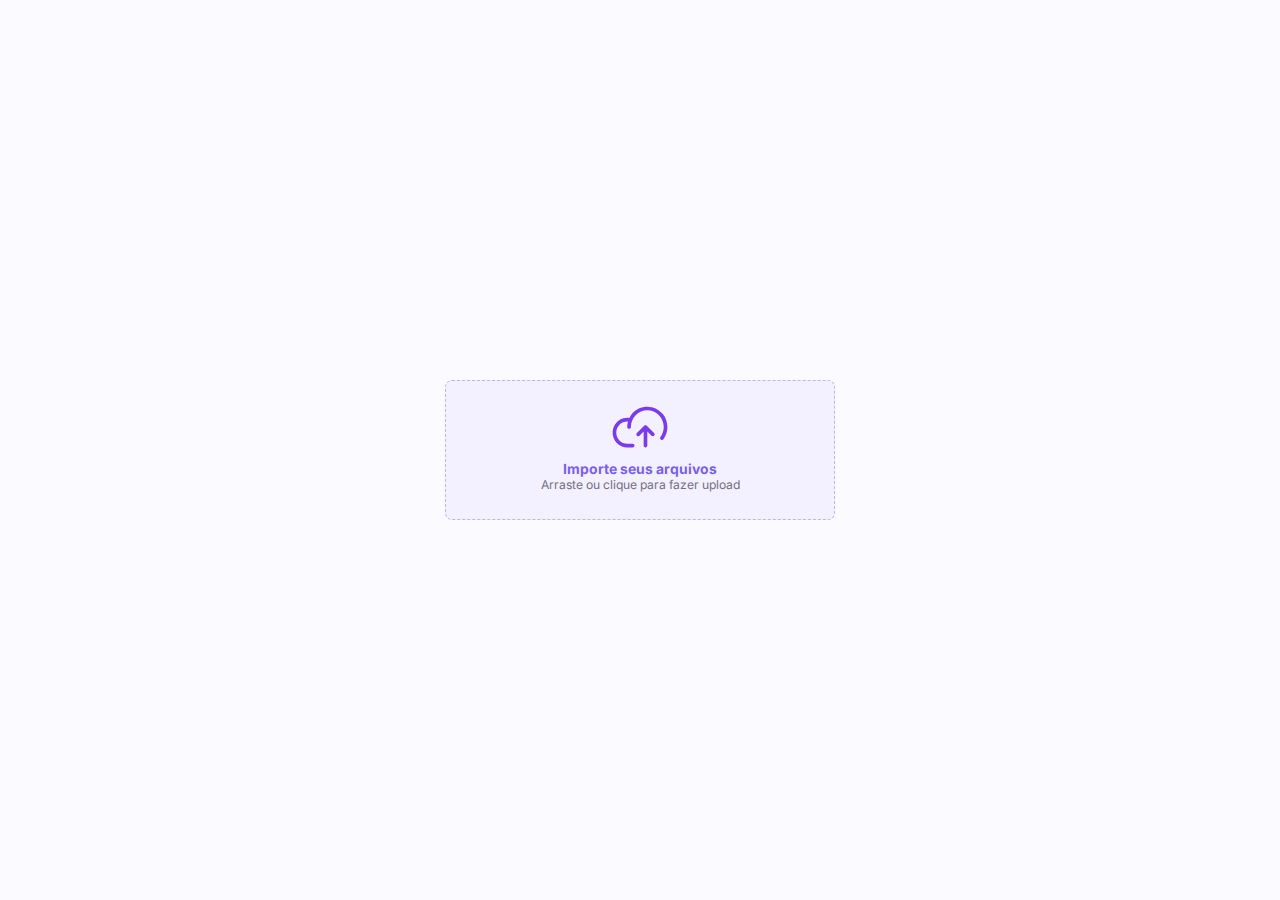
==== 14-upload-component/index.html @ 1be4bedb "Adicionando func de arrastar e soltar" ====
<!DOCTYPE html>
<html lang="pt-br">
  <head>
    <meta charset="UTF-8" />
    <meta http-equiv="X-UA-Compatible" content="IE=edge" />
    <meta name="viewport" content="width=device-width, initial-scale=1.0" />
    <link rel="preconnect" href="https://fonts.googleapis.com" />
    <link rel="preconnect" href="https://fonts.gstatic.com" crossorigin />
    <link
      href="https://fonts.googleapis.com/css2?family=Inter:wght@400;500;700&display=swap"
      rel="stylesheet"
    />
    <link rel="stylesheet" href="style.css" />
    <title>Componente de Upload</title>
  </head>
  <body>
    <div id="App" class="container">
      <div class="upload">
        <img src="Assets/upload.svg" style="height: 3rem" alt="Upload Icon" />
        <h3 class="title">Importe seus arquivos</h3>
        <p>Arraste ou clique para fazer upload</p>

        <input type="file">
      </div>
      <div class="files"></div>
    </div>

    <script src="myscript.js"></script>
  </body>
</html>
---- 14-upload-component/style.css ----
* {
  margin: 0;
  padding: 0;
  box-sizing: border-box;
}

html, body {
  background-color: #FBFAFF;
  font-family: 'Inter', sans-serif;
  font-size: 0.87rem;  /* 14px */
  line-height: 130%;
}

.container {
  display: flex;
  height: 100vh;
  justify-content: center;
  align-items: center;
}

.upload {
  text-align: center;

  height: 10rem;
  width: 28rem;
  padding: 1.75rem 0 2rem;
  position: relative;

  background-color: #F3F0FF;
  border: 1px dashed #C1B2FA;
  border-radius: 0.5rem;
}

.upload input {
  all: unset;
  opacity: 0;
  inset: 0;
  position: absolute;
}

.upload h3 {
  margin-top: 0.75rem;
  color: #7A5FEC;
  font-weight: 700;
  font-size: 1rem;
}

.upload p {
  color: #746E82;
}

.upload.upload-over {
  background: #EBE6FF;
}
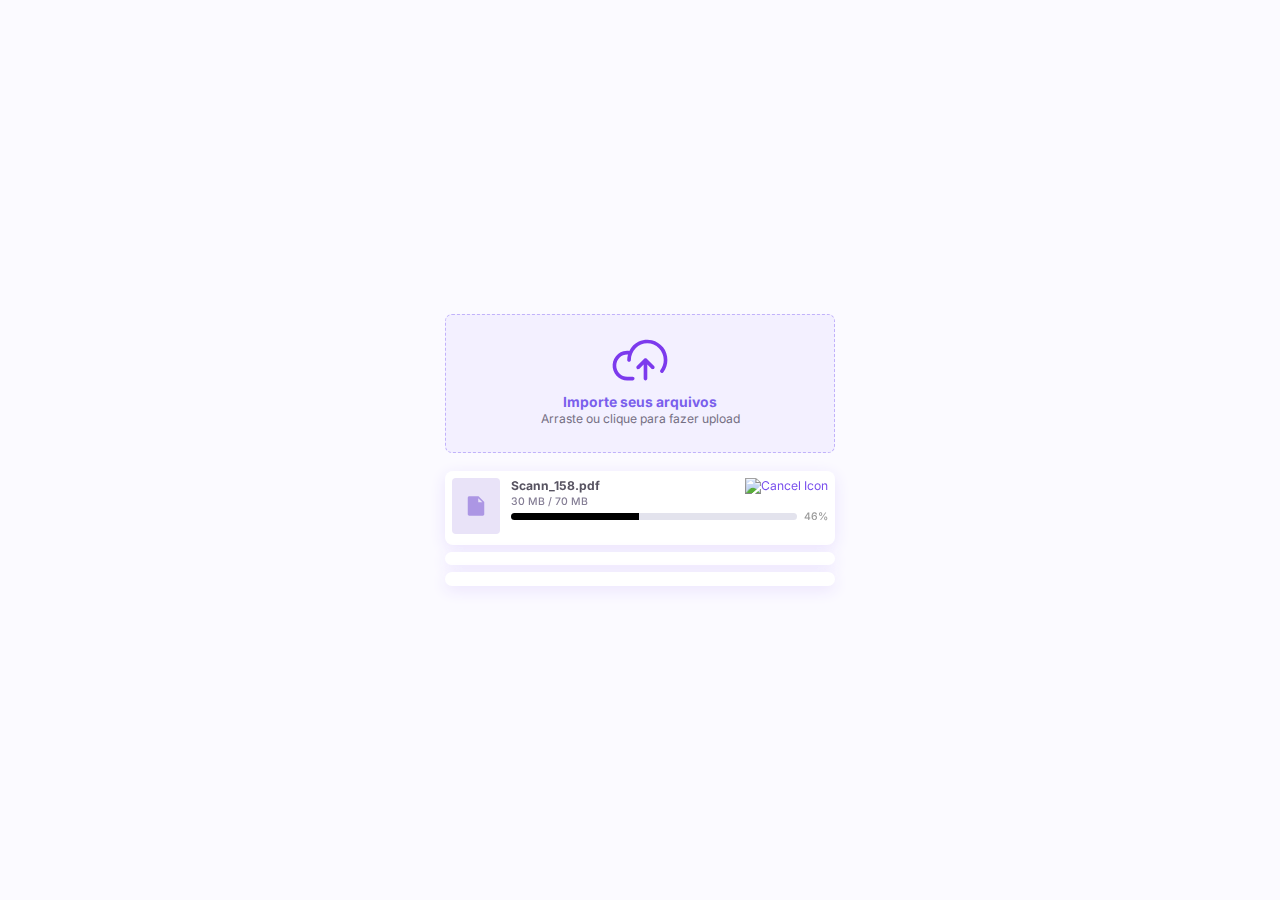
==== commit 3d7e8cbf: "Criado box de upload em progresso" ====
--- a/14-upload-component/index.html
+++ b/14-upload-component/index.html
@@ -15,14 +15,38 @@
   </head>
   <body>
     <div id="App" class="container">
-      <div class="upload">
+      <section class="upload">
         <img src="Assets/upload.svg" style="height: 3rem" alt="Upload Icon" />
         <h3 class="title">Importe seus arquivos</h3>
         <p>Arraste ou clique para fazer upload</p>
 
         <input type="file">
-      </div>
-      <div class="files"></div>
+      </section>
+
+      <section class="files">
+        <div class="box uploading">
+          <div class="icon">
+            <img src="Assets/file-uploading.svg" alt="File Icon">
+          </div>
+          <div class="info">
+            <div class="filename">Scann_158.pdf</div>
+            <div class="filesize">
+              <span>30 MB /</span>
+              <span>70 MB</span>
+            </div>
+            <div class="bar">
+              <progress value="45" max="100"></progress>
+              <span>46%</span>
+            </div>
+          </div>
+          <div class="action">
+            <img src="assets/Cancel.svg" alt="Cancel Icon">
+          </div>
+        </div>
+
+        <div class="box done"></div>
+        <div class="box error"></div>
+      </section>
     </div>
 
     <script src="myscript.js"></script>
--- a/14-upload-component/style.css
+++ b/14-upload-component/style.css
@@ -4,30 +4,34 @@
   box-sizing: border-box;
 }
 
-html, body {
-  background-color: #FBFAFF;
-  font-family: 'Inter', sans-serif;
-  font-size: 0.87rem;  /* 14px */
+html,
+body {
+  background-color: #fbfaff;
+  font-family: "Inter", sans-serif;
+  font-size: 0.87rem; /* 14px */
   line-height: 130%;
 }
 
 .container {
+  min-height: 100vh;
   display: flex;
-  height: 100vh;
+  flex-direction: column;
   justify-content: center;
-  align-items: center;
+
+  max-width: 28rem;
+  width: 90%;
+  margin: auto;
 }
 
 .upload {
   text-align: center;
 
   height: 10rem;
-  width: 28rem;
   padding: 1.75rem 0 2rem;
   position: relative;
 
-  background-color: #F3F0FF;
-  border: 1px dashed #C1B2FA;
+  background-color: #f3f0ff;
+  border: 1px dashed #c1b2fa;
   border-radius: 0.5rem;
 }
 
@@ -40,15 +44,99 @@
 
 .upload h3 {
   margin-top: 0.75rem;
-  color: #7A5FEC;
+  color: #7a5fec;
   font-weight: 700;
   font-size: 1rem;
 }
 
 .upload p {
-  color: #746E82;
+  color: #746e82;
 }
 
 .upload.upload-over {
-  background: #EBE6FF;
-}+  background: #ebe6ff;
+}
+
+.files {
+  display: grid;
+  gap: 0.5rem;
+
+  margin-top: 1.3rem;
+}
+
+/* Box */
+.box {
+  display: flex;
+
+  padding: 0.5rem;
+  background: #fff;
+  box-shadow: 0px 4px 16px #eae2fd;
+  border-radius: 8px;
+
+  gap: 0.75rem;
+
+  position: relative;
+
+  --progress-color: black;
+  --progress-text: #999;
+}
+
+/* Info */
+.box .info {
+  flex: 1;
+}
+
+.info .filename {
+  font-weight: 700;
+  color: #575361;
+}
+
+.info .filesize {
+  font-size: 0.75rem;
+  font-weight: 500;
+  color: #857e95;
+}
+
+/* bar progress */
+
+.bar {
+  display: flex;
+  align-items: center;
+  gap: 0.5rem;
+
+  line-height: 0;
+  margin-top: 4px;
+}
+
+progress {
+  flex: 1;
+  -webkit-appearance: none;
+  appearance: none;
+  height: 0.5rem;
+  border-radius: 999px;
+  overflow: hidden;
+}
+
+progress::-webkit-progress-bar {
+  background-color: #e3e3ed;
+}
+
+progress::-webkit-progress-value {
+  background: var(--progress-color);
+}
+
+.bar span {
+  font-size: 0.75rem;
+  font-weight: 500;
+  color: var(--progress-text);
+}
+
+/* Action */
+.action {
+  position: absolute;
+  top: 0.5rem;
+  right: 0.5rem;
+
+  color: #794fed;
+  cursor: pointer;
+}
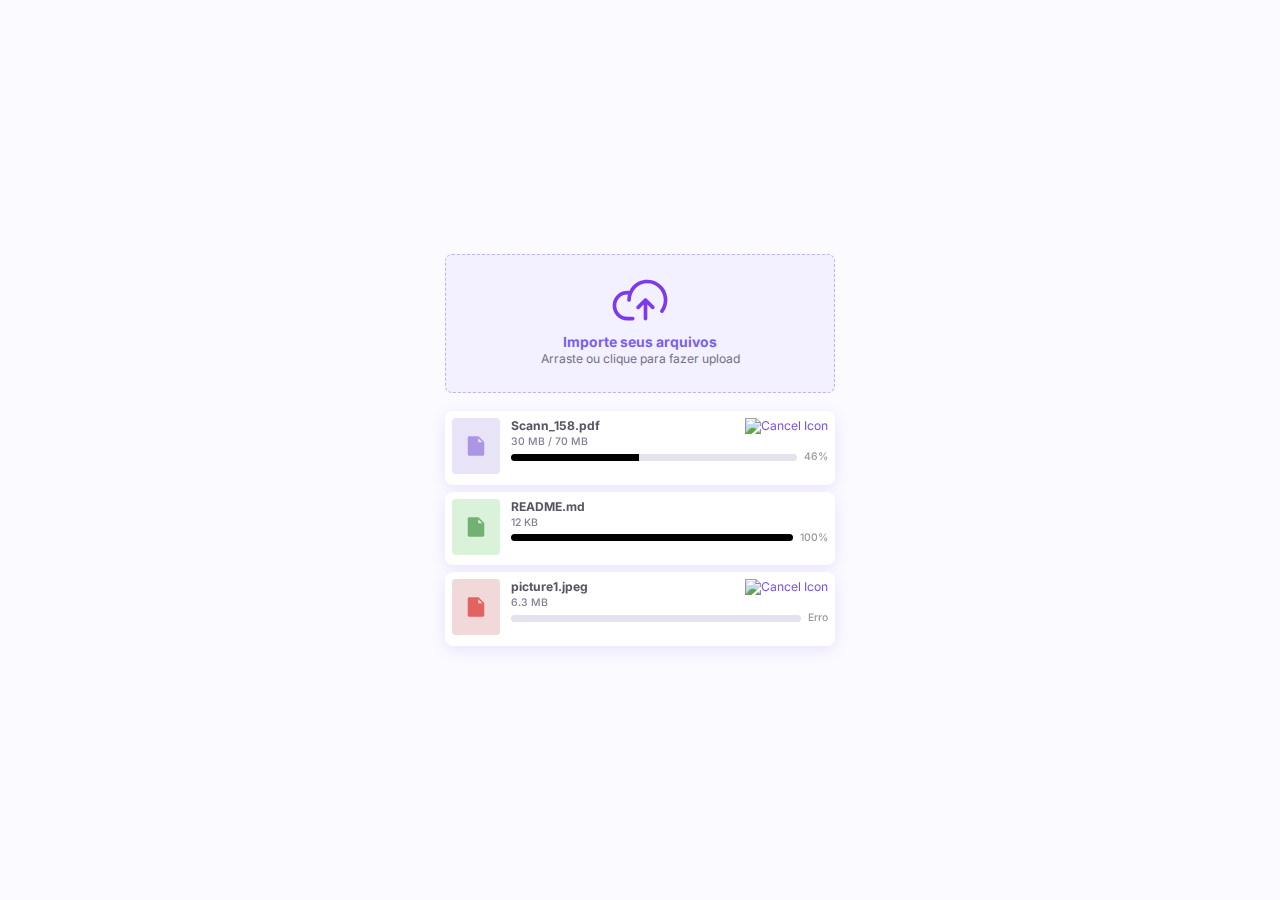
==== commit 12edc0fa: "adicionado box estatico da resposta do upload" ====
--- a/14-upload-component/index.html
+++ b/14-upload-component/index.html
@@ -44,8 +44,40 @@
           </div>
         </div>
 
-        <div class="box done"></div>
-        <div class="box error"></div>
+        <div class="box done">
+          <div class="icon">
+            <img src="Assets/file-done.svg" alt="File Icon">
+          </div>
+          <div class="info">
+            <div class="filename">README.md</div>
+            <div class="filesize">
+              <span>12 KB</span>
+            </div>
+            <div class="bar">
+              <progress value="100" max="100"></progress>
+              <span>100%</span>
+            </div>
+          </div>
+        </div>
+
+        <div class="box error">
+          <div class="icon">
+            <img src="Assets/file-error.svg" alt="File Icon">
+          </div>
+          <div class="info">
+            <div class="filename">picture1.jpeg</div>
+            <div class="filesize">
+              <span>6.3 MB</span>
+            </div>
+            <div class="bar">
+              <progress value="0  " max="100"></progress>
+              <span>Erro</span>
+            </div>
+          </div>
+          <div class="action">
+            <img src="assets/refresh.svg" alt="Cancel Icon">
+          </div>
+        </div>
       </section>
     </div>
 
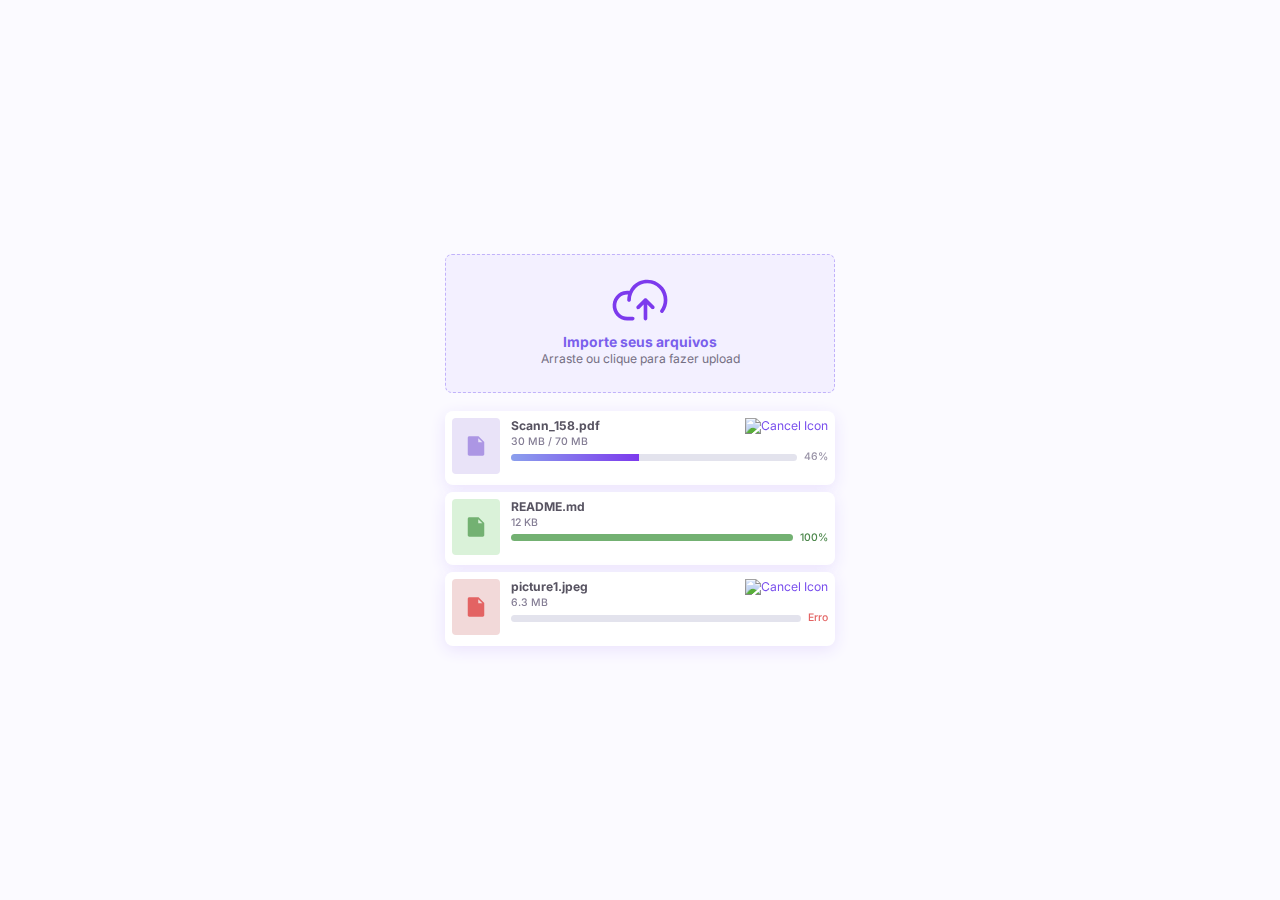
==== commit 6d8847dd: "Adicionado algumas animações" ====
--- a/14-upload-component/index.html
+++ b/14-upload-component/index.html
@@ -40,7 +40,7 @@
             </div>
           </div>
           <div class="action">
-            <img src="assets/Cancel.svg" alt="Cancel Icon">
+            <img src="assets/Cancel.svg" class="removeBoxBtn" alt="Cancel Icon">
           </div>
         </div>
 
--- a/14-upload-component/style.css
+++ b/14-upload-component/style.css
@@ -42,6 +42,10 @@
   position: absolute;
 }
 
+.upload img {
+  animation: up-and-down .4s infinite alternate;
+}
+
 .upload h3 {
   margin-top: 0.75rem;
   color: #7a5fec;
@@ -53,7 +57,7 @@
   color: #746e82;
 }
 
-.upload.upload-over {
+.upload.upload-over, .upload:hover {
   background: #ebe6ff;
 }
 
@@ -79,6 +83,17 @@
 
   --progress-color: black;
   --progress-text: #999;
+
+  transition: all .3s ease-in-out;
+}
+
+.box-deleted {
+  animation: leave .5s forwards;
+}
+
+.box:hover {
+  scale: 1.05;
+  box-shadow: none;
 }
 
 /* Info */
@@ -140,3 +155,38 @@
   color: #794fed;
   cursor: pointer;
 }
+
+/* Colors */
+.uploading {
+  --progress-color: linear-gradient(90deg, rgba(58, 97, 237, 0.52) 0%, #7C3AED 100%);
+  --progress-text: #9892A6;
+}
+
+.done {
+  --progress-color: #73B172;
+  --progress-text: #4E884D;
+}
+
+.error {
+  --progress-text: #E36363;
+}
+
+@keyframes up-and-down {
+  from {
+      transform: translateY(1rem);
+  }
+  to {
+      transform: translateY(0);
+  }
+}
+
+@keyframes leave {
+  from {
+      opacity: 1;
+      transform: translateX(0);
+  }
+  to {
+      opacity: 0;
+      transform: translateX(2rem);
+  }
+}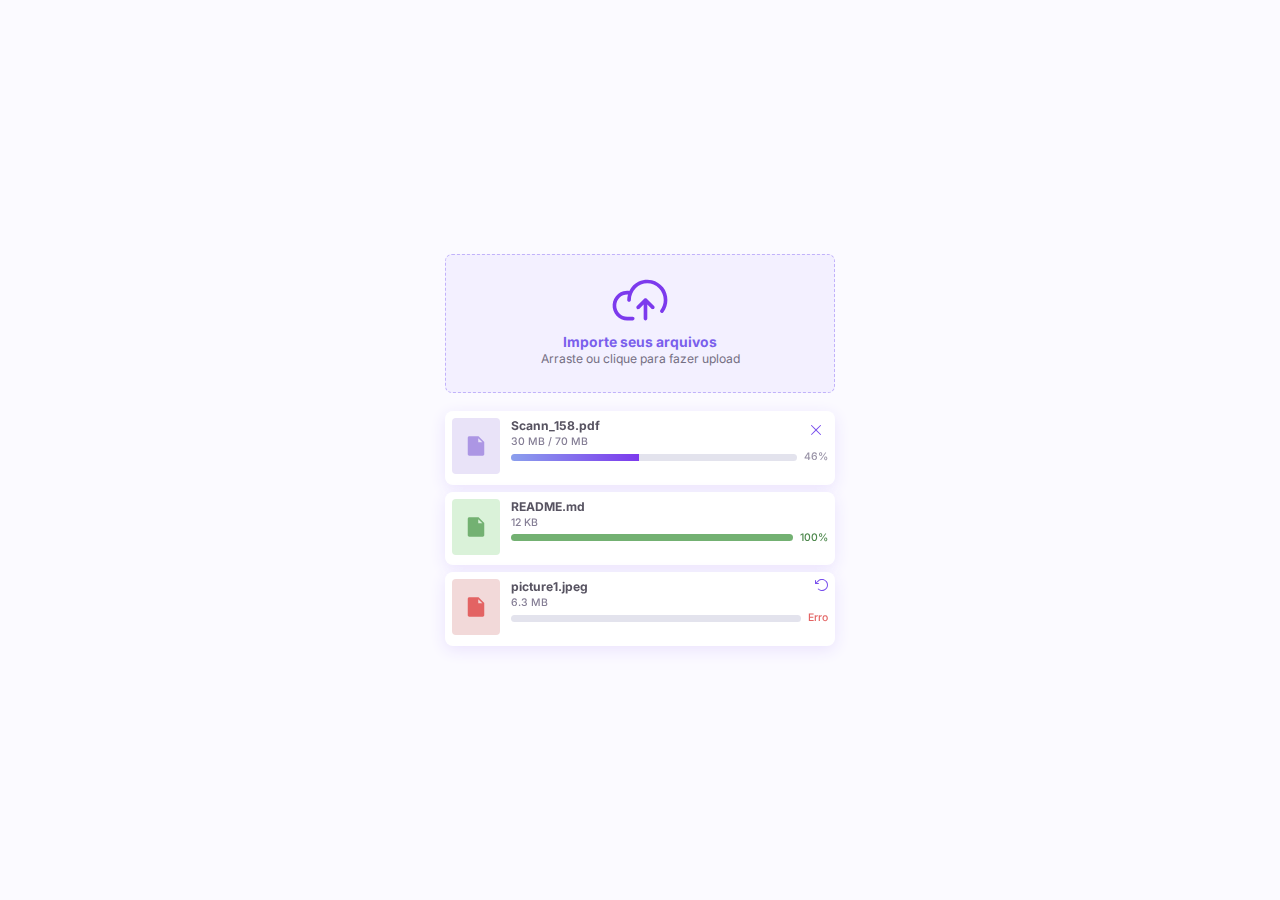
==== commit b74a0cd2: "Corrigindo path da imagem" ====
--- a/14-upload-component/index.html
+++ b/14-upload-component/index.html
@@ -40,7 +40,7 @@
             </div>
           </div>
           <div class="action">
-            <img src="assets/Cancel.svg" class="removeBoxBtn" alt="Cancel Icon">
+            <img src="Assets/Cancel.svg" class="removeBoxBtn" alt="Cancel Icon">
           </div>
         </div>
 
@@ -75,7 +75,7 @@
             </div>
           </div>
           <div class="action">
-            <img src="assets/refresh.svg" alt="Cancel Icon">
+            <img src="Assets/refresh.svg" alt="Cancel Icon">
           </div>
         </div>
       </section>
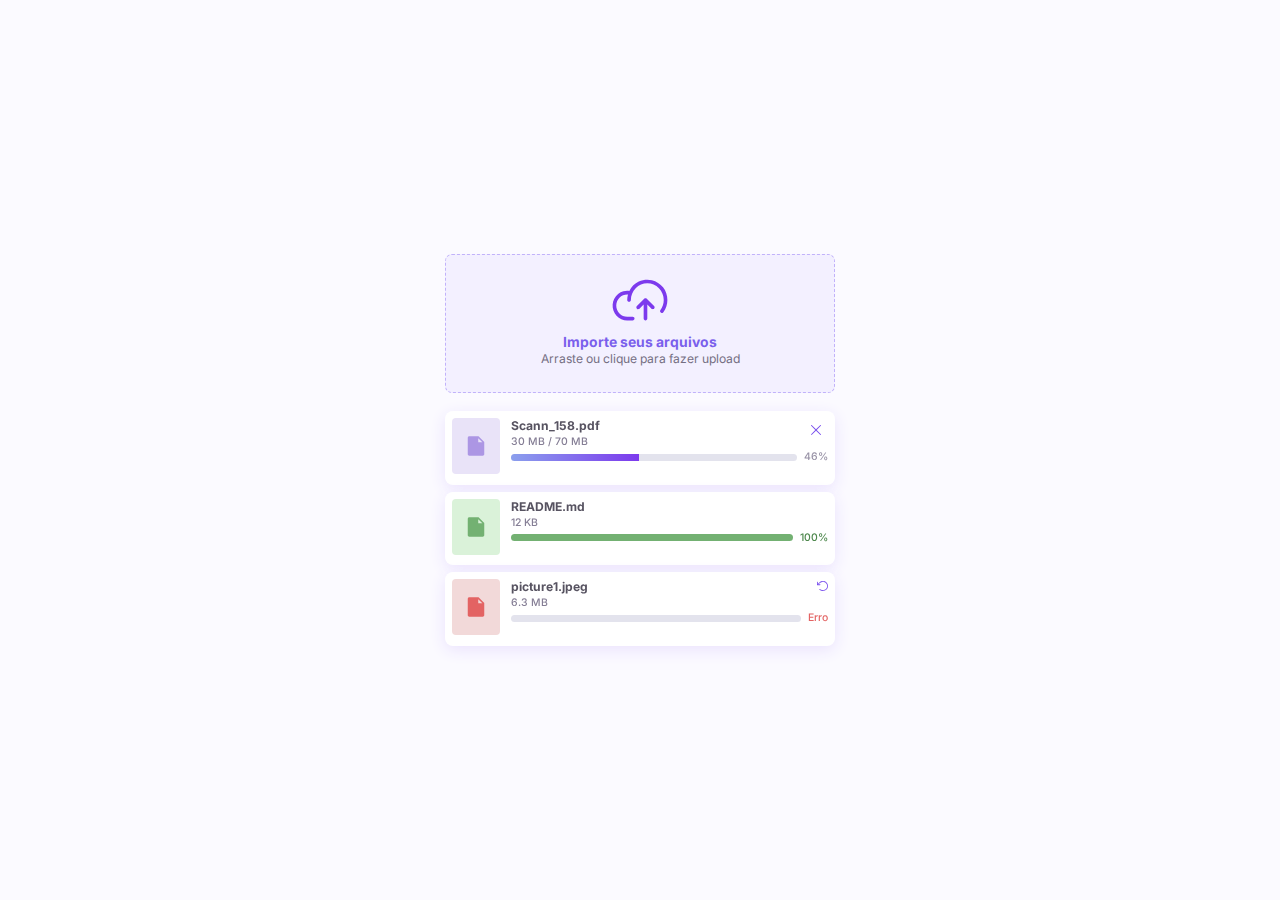
==== commit 567efeed: "Definindo tamanho da imagem" ====
--- a/14-upload-component/index.html
+++ b/14-upload-component/index.html
@@ -75,7 +75,7 @@
             </div>
           </div>
           <div class="action">
-            <img src="Assets/refresh.svg" alt="Cancel Icon">
+            <img src="Assets/refresh.svg" style="height: .75rem;" alt="Refresh Icon">
           </div>
         </div>
       </section>
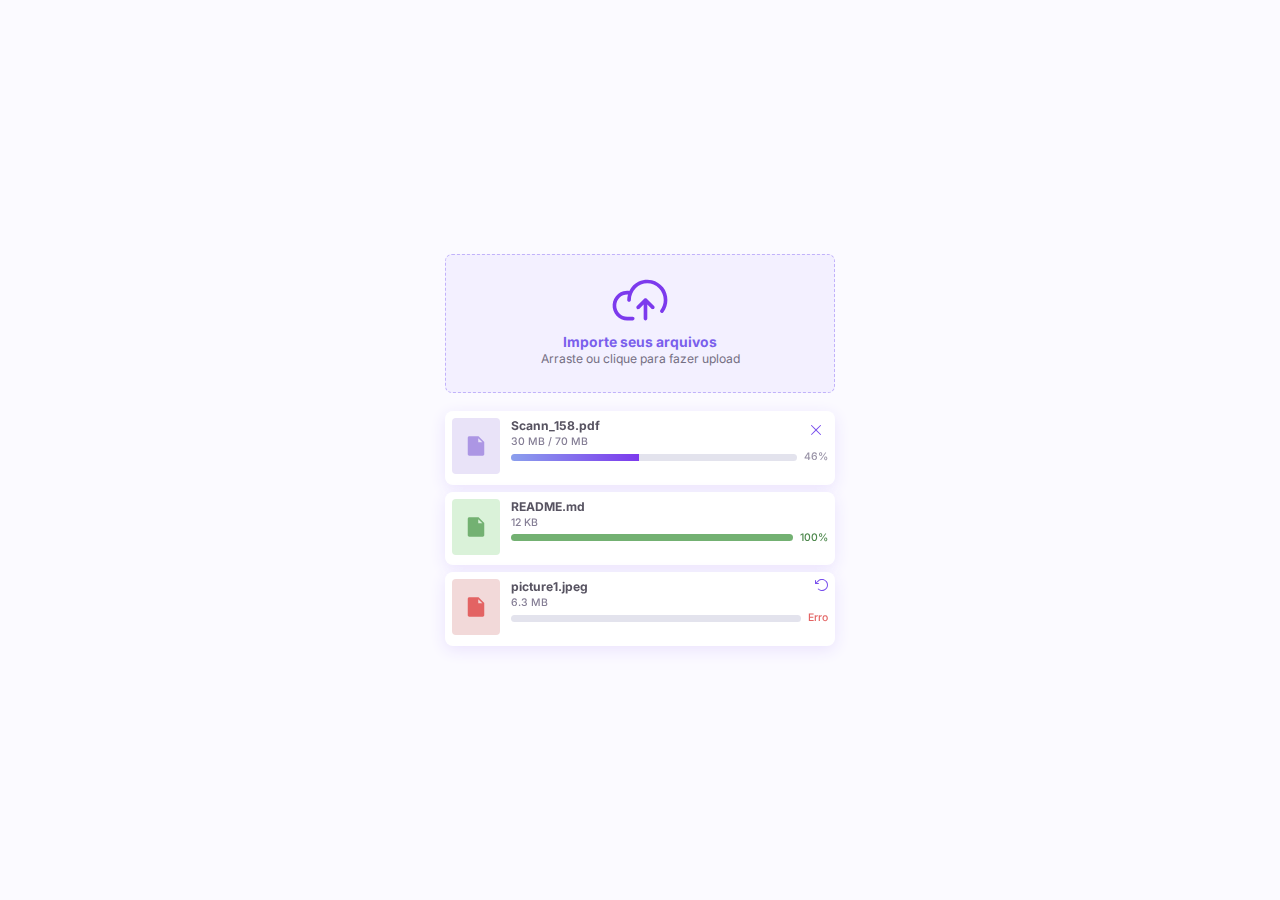
==== commit 641e1c96: "Adicionando nova box com dados do arquivo" ====
--- a/14-upload-component/index.html
+++ b/14-upload-component/index.html
@@ -20,7 +20,7 @@
         <h3 class="title">Importe seus arquivos</h3>
         <p>Arraste ou clique para fazer upload</p>
 
-        <input type="file">
+        <input type="file" name="file" id="file-input">
       </section>
 
       <section class="files">
@@ -31,12 +31,12 @@
           <div class="info">
             <div class="filename">Scann_158.pdf</div>
             <div class="filesize">
-              <span>30 MB /</span>
-              <span>70 MB</span>
+              <span class="loaded">30 MB /</span>
+              <span class="totalSize">70 MB</span>
             </div>
             <div class="bar">
               <progress value="45" max="100"></progress>
-              <span>46%</span>
+              <span class="loadingPorcentage">46%</span>
             </div>
           </div>
           <div class="action">
@@ -75,7 +75,7 @@
             </div>
           </div>
           <div class="action">
-            <img src="Assets/refresh.svg" style="height: .75rem;" alt="Refresh Icon">
+            <img src="Assets/refresh.svg" alt="Refresh Icon">
           </div>
         </div>
       </section>
